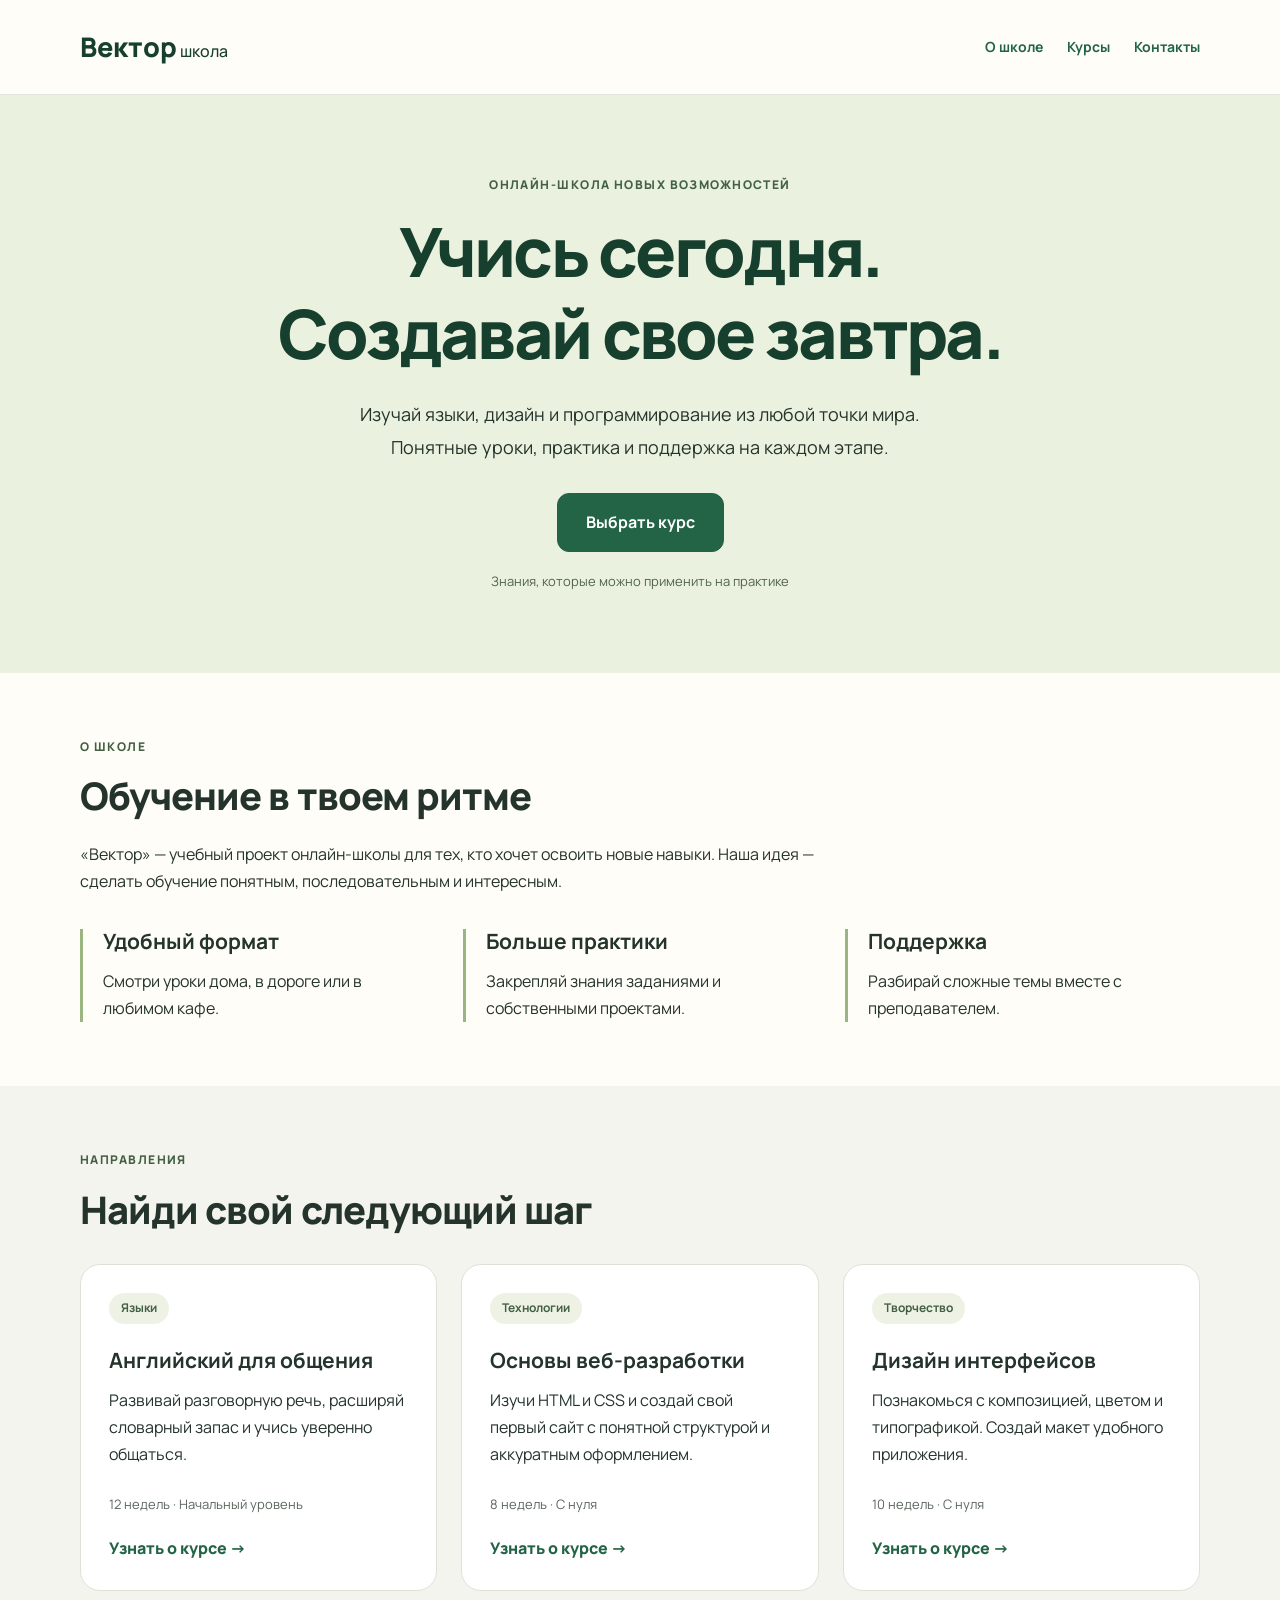
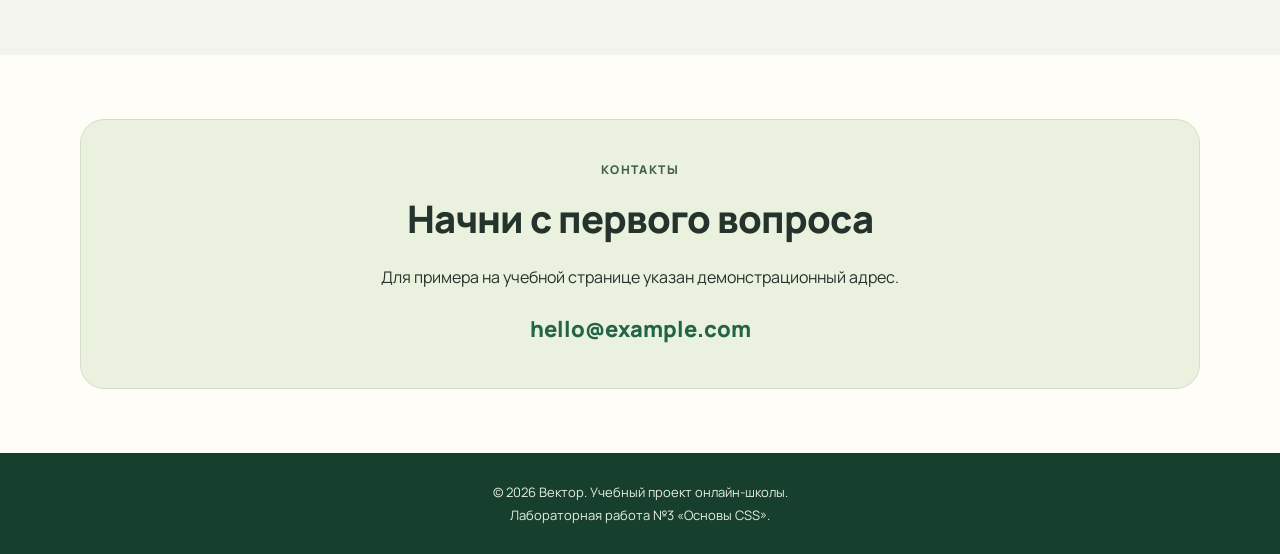
==== index.html @ d17f27e4 "Создать сайт онлайн-школы и добавить CSS" ====
<!doctype html>
<html lang="ru">
  <head>
    <meta charset="utf-8">
    <meta name="viewport" content="width=device-width, initial-scale=1">
    <meta
      name="description"
      content="Вектор — учебный сайт онлайн-школы иностранных языков, дизайна и программирования."
    >
    <title>Вектор — онлайн-школа</title>
    <link rel="stylesheet" href="CSS/normalize.css">
    <link rel="stylesheet" href="CSS/style.css">
  </head>

  <body>
    <header class="site-header">
      <div class="container header-content">
        <a class="logo" href="#home">Вектор<span> школа</span></a>

        <nav aria-label="Основная навигация">
          <ul class="navigation">
            <li><a href="#about">О школе</a></li>
            <li><a href="#courses">Курсы</a></li>
            <li><a href="#contacts">Контакты</a></li>
          </ul>
        </nav>
      </div>
    </header>

    <main>
      <section class="hero" id="home">
        <div class="container">
          <p class="eyebrow">Онлайн-школа новых возможностей</p>
          <h1>Учись сегодня.<br>Создавай свое завтра.</h1>
          <p class="hero-description">
            Изучай языки, дизайн и программирование из любой точки мира.
            Понятные уроки, практика и поддержка на каждом этапе.
          </p>
          <a class="button" href="#courses">Выбрать курс</a>
          <p class="hero-note">Знания, которые можно применить на практике</p>
        </div>
      </section>

      <section class="section" id="about">
        <div class="container">
          <p class="eyebrow">О школе</p>
          <h2>Обучение в твоем ритме</h2>
          <p class="section-description">
            «Вектор» — учебный проект онлайн-школы для тех, кто хочет
            освоить новые навыки. Наша идея — сделать обучение понятным,
            последовательным и интересным.
          </p>

          <div class="advantages">
            <article class="advantage">
              <h3>Удобный формат</h3>
              <p>Смотри уроки дома, в дороге или в любимом кафе.</p>
            </article>

            <article class="advantage">
              <h3>Больше практики</h3>
              <p>Закрепляй знания заданиями и собственными проектами.</p>
            </article>

            <article class="advantage">
              <h3>Поддержка</h3>
              <p>Разбирай сложные темы вместе с преподавателем.</p>
            </article>
          </div>
        </div>
      </section>

      <section class="section courses-section" id="courses">
        <div class="container">
          <p class="eyebrow">Направления</p>
          <h2>Найди свой следующий шаг</h2>

          <div class="course-grid">
            <article class="course-card">
              <span class="tag">Языки</span>
              <h3>Английский для общения</h3>
              <p>
                Развивай разговорную речь, расширяй словарный запас
                и учись уверенно общаться.
              </p>
              <p class="course-duration">12 недель · Начальный уровень</p>
              <a class="course-link" href="#contacts">Узнать о курсе →</a>
            </article>

            <article class="course-card">
              <span class="tag">Технологии</span>
              <h3>Основы веб-разработки</h3>
              <p>
                Изучи HTML и CSS и создай свой первый сайт
                с понятной структурой и аккуратным оформлением.
              </p>
              <p class="course-duration">8 недель · С нуля</p>
              <a class="course-link" href="#contacts">Узнать о курсе →</a>
            </article>

            <article class="course-card">
              <span class="tag">Творчество</span>
              <h3>Дизайн интерфейсов</h3>
              <p>
                Познакомься с композицией, цветом и типографикой.
                Создай макет удобного приложения.
              </p>
              <p class="course-duration">10 недель · С нуля</p>
              <a class="course-link" href="#contacts">Узнать о курсе →</a>
            </article>
          </div>
        </div>
      </section>

      <section class="section" id="contacts">
        <div class="container contact-panel">
          <p class="eyebrow">Контакты</p>
          <h2>Начни с первого вопроса</h2>
          <p>Для примера на учебной странице указан демонстрационный адрес.</p>
          <a class="contact-link" href="mailto:hello@example.com">
            hello@example.com
          </a>
        </div>
      </section>
    </main>

    <footer class="site-footer">
      <div class="container">
        <p>© 2026 Вектор. Учебный проект онлайн-школы.</p>
        <p>Лабораторная работа №3 «Основы CSS».</p>
      </div>
    </footer>
  </body>
</html>
---- CSS/style.css ----
@import url("https://fonts.googleapis.com/css2?family=Manrope:wght@400;500;600;700;800&display=swap");

/* Общие настройки. Цвет и шрифт наследуются дочерними элементами. */
*,
*::before,
*::after {
  box-sizing: border-box;
}

html {
  scroll-behavior: smooth;
}

body {
  margin: 0;
  font-family: "Manrope", sans-serif;
  font-size: 16px;
  font-weight: 400;
  line-height: 1.7;
  color: #24332b;
  background-color: #fffdf8;
}

h1,
h2,
h3,
p {
  margin: 0;
}

h1,
h2,
h3 {
  line-height: 1.2;
}

a {
  color: #236446;
  text-decoration: none;
}

a:hover {
  color: #143d2a;
}

a:focus-visible {
  outline: 3px solid #9c5919;
  outline-offset: 5px;
}

.container {
  width: min(1120px, 90%);
  margin: 0 auto;
}

/* Шапка и навигация. */
.site-header {
  padding: 24px 0;
  background-color: #fffdf8;
  border-bottom: 1px solid #e0e6dc;
}

.header-content {
  display: flex;
  align-items: center;
  justify-content: space-between;
  gap: 24px;
}

.logo {
  font-size: 27px;
  font-weight: 800;
  color: #173f2d;
}

.logo span {
  font-size: 16px;
  font-weight: 500;
}

.navigation {
  display: flex;
  flex-wrap: wrap;
  gap: 24px;
  margin: 0;
  padding: 0;
  list-style: none;
}

.navigation a {
  font-size: 14px;
  font-weight: 700;
}

/* Первый экран. */
.hero {
  padding: 80px 0;
  text-align: center;
  background-color: #eaf1df;
}

.eyebrow {
  margin-bottom: 16px;
  font-size: 12px;
  font-weight: 800;
  letter-spacing: 0.12em;
  text-transform: uppercase;
  color: #436044;
}

h1 {
  font-size: clamp(36px, 6vw, 68px);
  font-weight: 800;
  letter-spacing: -0.04em;
  color: #173f2d;
}

.hero-description {
  max-width: 650px;
  margin: 24px auto 30px;
  font-size: 18px;
  line-height: 1.8;
}

.button {
  display: inline-block;
  padding: 15px 28px;
  font-weight: 700;
  color: #ffffff;
  background-color: #236446;
  border: 1px solid #236446;
  border-radius: 12px;
}

.button:hover {
  color: #ffffff;
  background-color: #173f2d;
  border-color: #173f2d;
}

.hero-note {
  margin-top: 18px;
  font-size: 13px;
  color: #52634e;
}

/* О школе. */
.section {
  padding: 64px 0;
}

h2 {
  margin-bottom: 22px;
  font-size: clamp(28px, 4vw, 38px);
  font-weight: 800;
  letter-spacing: -0.025em;
}

.section-description {
  max-width: 760px;
}

.advantages {
  display: grid;
  grid-template-columns: repeat(3, 1fr);
  gap: 28px;
  margin-top: 34px;
}

.advantage {
  padding-left: 20px;
  border-left: 3px solid #9bb580;
}

h3 {
  margin-bottom: 14px;
  font-size: 21px;
  font-weight: 700;
}

/* Карточки курсов. */
.courses-section {
  background-color: #f3f4ee;
}

.course-grid {
  display: grid;
  grid-template-columns: repeat(3, 1fr);
  gap: 24px;
  margin-top: 32px;
}

.course-card {
  display: flex;
  flex-direction: column;
  align-items: flex-start;
  padding: 28px;
  background-color: #ffffff;
  border: 1px solid #dce3d6;
  border-radius: 20px;
}

.tag {
  display: inline-block;
  margin-bottom: 24px;
  padding: 5px 12px;
  font-size: 12px;
  font-weight: 700;
  color: #436044;
  background-color: #edf2e5;
  border-radius: 20px;
}

.course-duration {
  margin: 24px 0 20px;
  font-size: 13px;
  color: #5b665d;
}

.course-link {
  margin-top: auto;
  font-weight: 800;
}

/* Контакты и подвал. */
.contact-panel {
  padding: 40px;
  text-align: center;
  background-color: #eaf1df;
  border: 1px solid #d4dfc7;
  border-radius: 24px;
}

.contact-link {
  display: inline-block;
  margin-top: 20px;
  font-size: 22px;
  font-weight: 800;
}

.site-footer {
  padding: 28px 0;
  font-size: 13px;
  text-align: center;
  color: #e6eddf;
  background-color: #173f2d;
}

/* Адаптация для узких экранов. */
@media (max-width: 760px) {
  .header-content {
    flex-direction: column;
  }

  .navigation {
    justify-content: center;
    gap: 18px;
  }

  .hero {
    padding: 56px 0;
  }

  .advantages,
  .course-grid {
    grid-template-columns: 1fr;
  }

  .section {
    padding: 44px 0;
  }

  .contact-panel {
    padding: 28px 20px;
  }
}

@media (prefers-reduced-motion: reduce) {
  html {
    scroll-behavior: auto;
  }
}
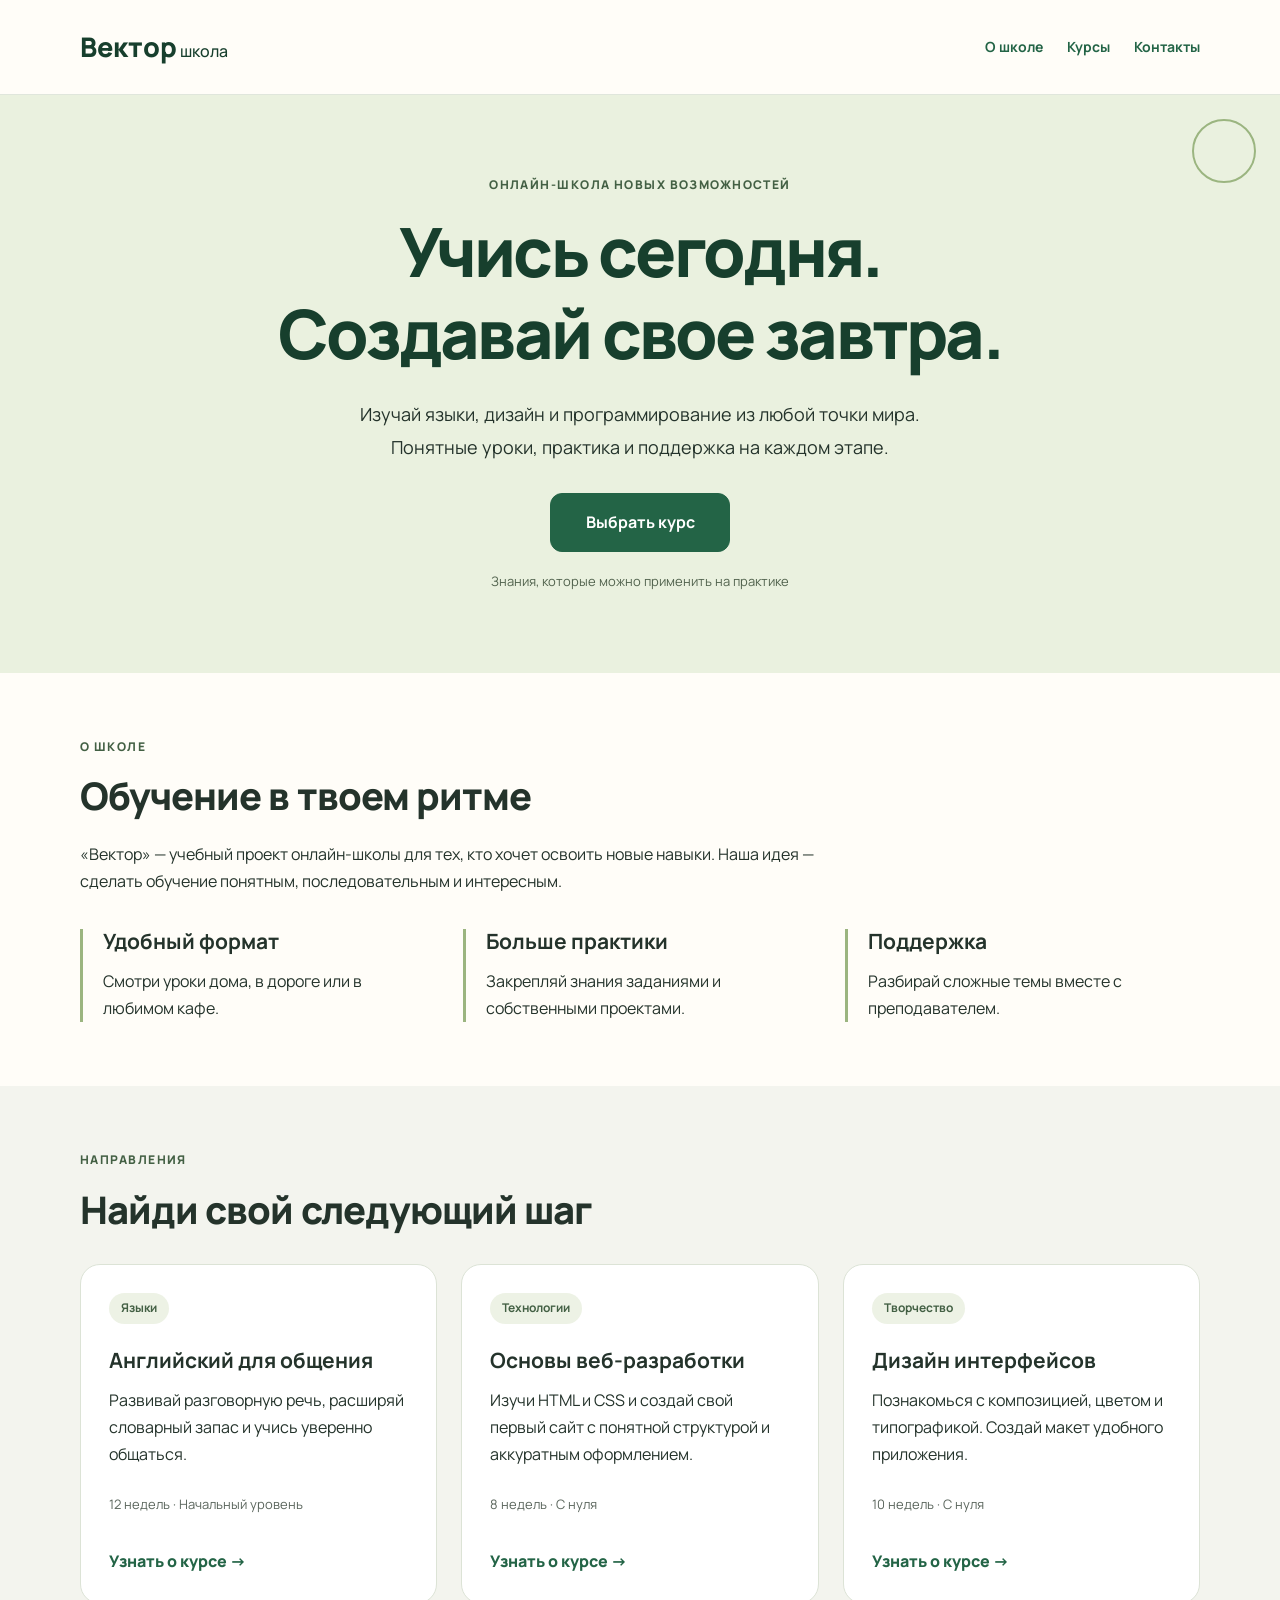
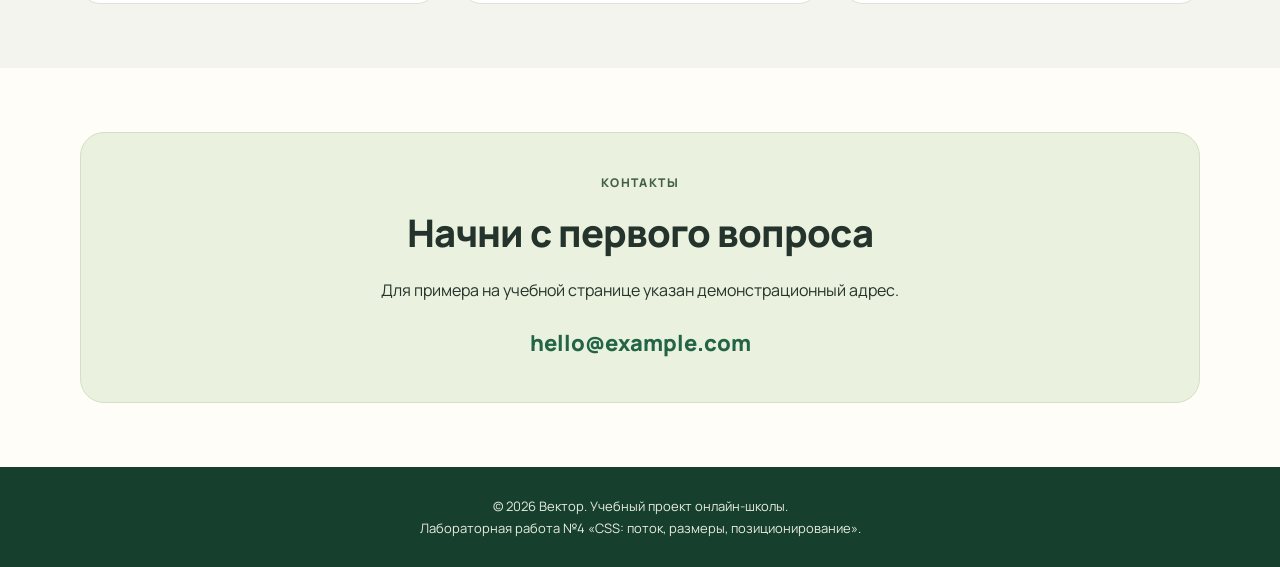
==== commit b95ae292: "Выполнить лабораторную работу 4: размеры и позиционирование" ====
--- a/index.html
+++ b/index.html
@@ -127,7 +127,7 @@
     <footer class="site-footer">
       <div class="container">
         <p>© 2026 Вектор. Учебный проект онлайн-школы.</p>
-        <p>Лабораторная работа №3 «Основы CSS».</p>
+        <p>Лабораторная работа №4 «CSS: поток, размеры, позиционирование».</p>
       </div>
     </footer>
   </body>
--- a/CSS/style.css
+++ b/CSS/style.css
@@ -1,6 +1,5 @@
 @import url("https://fonts.googleapis.com/css2?family=Manrope:wght@400;500;600;700;800&display=swap");
 
-/* Общие настройки. Цвет и шрифт наследуются дочерними элементами. */
 *,
 *::before,
 *::after {
@@ -279,4 +278,41 @@
   html {
     scroll-behavior: auto;
   }
+}
+
+/* Лабораторная работа 4 */
+
+.hero {
+  position: relative;
+  min-height: 480px;
+}
+
+.hero::after {
+  content: "";
+  position: absolute;
+  top: 24px;
+  right: 24px;
+  width: 64px;
+  height: 64px;
+  border: 2px solid #9bb580;
+  border-radius: 50%;
+  pointer-events: none;
+}
+
+.hero .container {
+  position: relative;
+  z-index: 1;
+}
+
+.button {
+  min-width: 180px;
+}
+
+.course-card {
+  min-height: 340px;
+}
+
+.course-card > p:not(.course-duration) {
+  max-height: 160px;
+  overflow: auto;
 }
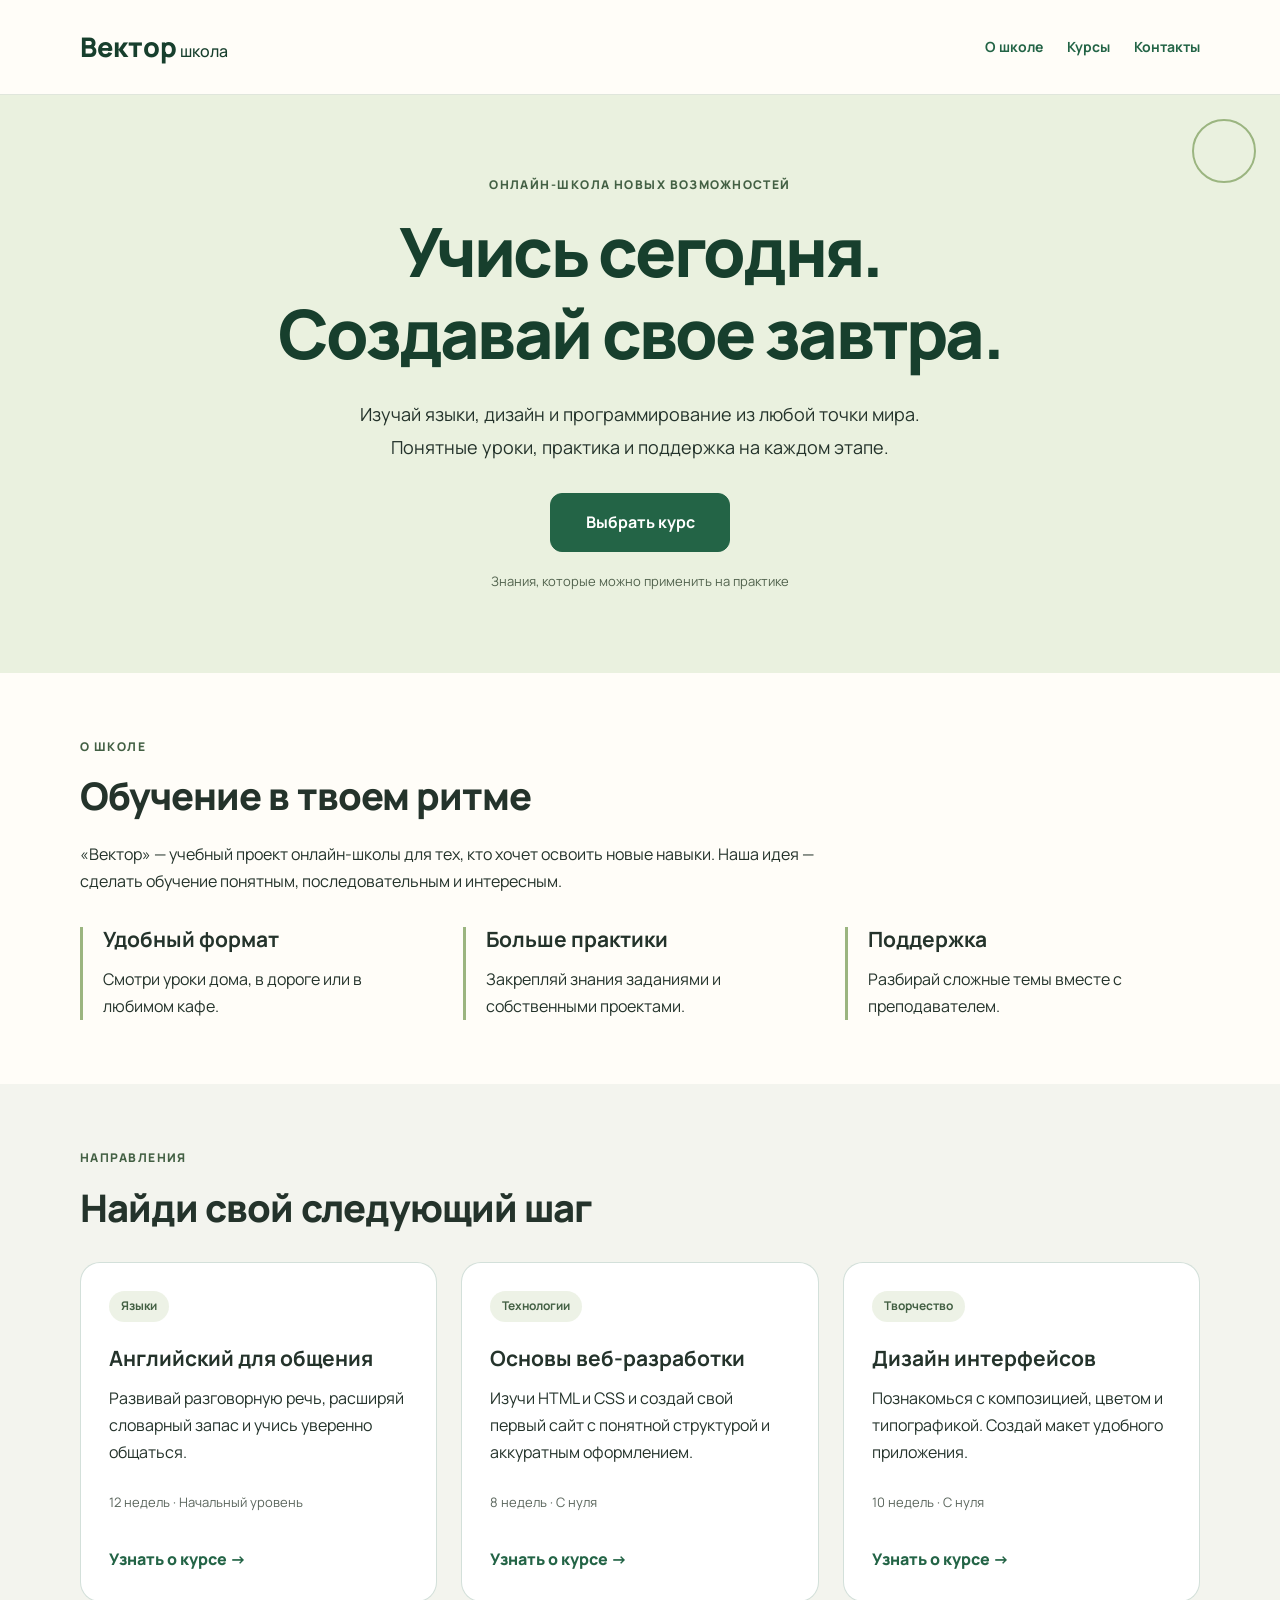
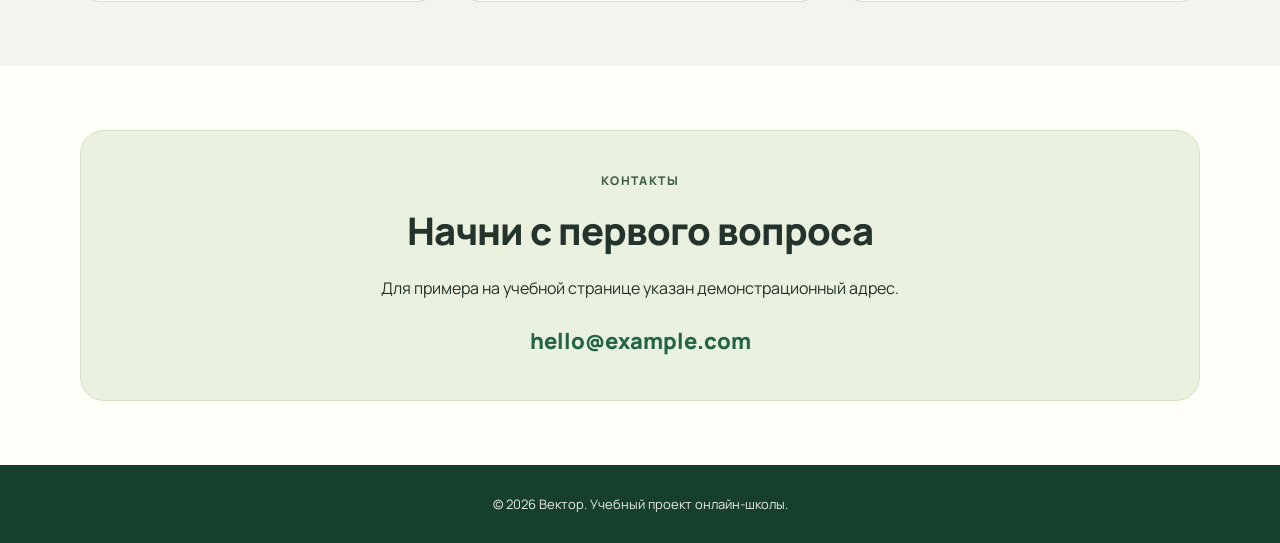
==== commit 1583be2b: "Выполнить лабораторную работу 5: flexbox, цвета и единицы" ====
--- a/index.html
+++ b/index.html
@@ -127,7 +127,6 @@
     <footer class="site-footer">
       <div class="container">
         <p>© 2026 Вектор. Учебный проект онлайн-школы.</p>
-        <p>Лабораторная работа №4 «CSS: поток, размеры, позиционирование».</p>
       </div>
     </footer>
   </body>
--- a/CSS/style.css
+++ b/CSS/style.css
@@ -16,7 +16,7 @@
   font-size: 16px;
   font-weight: 400;
   line-height: 1.7;
-  color: #24332b;
+  color: rgb(36, 51, 43);
   background-color: #fffdf8;
 }
 
@@ -47,8 +47,10 @@
   outline-offset: 5px;
 }
 
+/* лр 5 */
 .container {
-  width: min(1120px, 90%);
+  width: 90%;
+  max-width: 70rem;
   margin: 0 auto;
 }
 
@@ -95,7 +97,7 @@
 .hero {
   padding: 80px 0;
   text-align: center;
-  background-color: #eaf1df;
+  background-color: hsl(83, 39%, 91%);
 }
 
 .eyebrow {
@@ -159,15 +161,20 @@
   max-width: 760px;
 }
 
+/* лр 5 */
 .advantages {
-  display: grid;
-  grid-template-columns: repeat(3, 1fr);
-  gap: 28px;
-  margin-top: 34px;
-}
-
+  display: flex;
+  flex-wrap: wrap;
+  align-items: stretch;
+  gap: 1.75rem;
+  margin-top: 2rem;
+}
+
+/* лр 5 */
 .advantage {
-  padding-left: 20px;
+  flex: 1 1 15rem;
+  min-width: 0;
+  padding-left: 1.25rem;
   border-left: 3px solid #9bb580;
 }
 
@@ -182,21 +189,27 @@
   background-color: #f3f4ee;
 }
 
+/* лр 5 */
 .course-grid {
-  display: grid;
-  grid-template-columns: repeat(3, 1fr);
-  gap: 24px;
-  margin-top: 32px;
-}
-
+  display: flex;
+  flex-wrap: wrap;
+  justify-content: center;
+  align-items: stretch;
+  gap: 1.5rem;
+  margin-top: 2rem;
+}
+
+/* лр 5 */
 .course-card {
   display: flex;
   flex-direction: column;
   align-items: flex-start;
-  padding: 28px;
-  background-color: #ffffff;
-  border: 1px solid #dce3d6;
-  border-radius: 20px;
+  flex: 1 1 18rem;
+  min-width: 0;
+  padding: 1.75rem;
+  background-color: white;
+  border: 1px solid rgba(35, 100, 70, 0.2);
+  border-radius: 1.25rem;
 }
 
 .tag {
@@ -206,7 +219,7 @@
   font-size: 12px;
   font-weight: 700;
   color: #436044;
-  background-color: #edf2e5;
+  background-color: hsla(83, 33%, 92%, 0.9);
   border-radius: 20px;
 }
 
@@ -260,10 +273,16 @@
     padding: 56px 0;
   }
 
-  .advantages,
-  .course-grid {
-    grid-template-columns: 1fr;
-  }
+  /* лр 5 */
+ .advantages,
+.course-grid {
+  flex-direction: column;
+}
+
+.advantage,
+.course-card {
+  flex: 0 1 auto;
+}
 
   .section {
     padding: 44px 0;
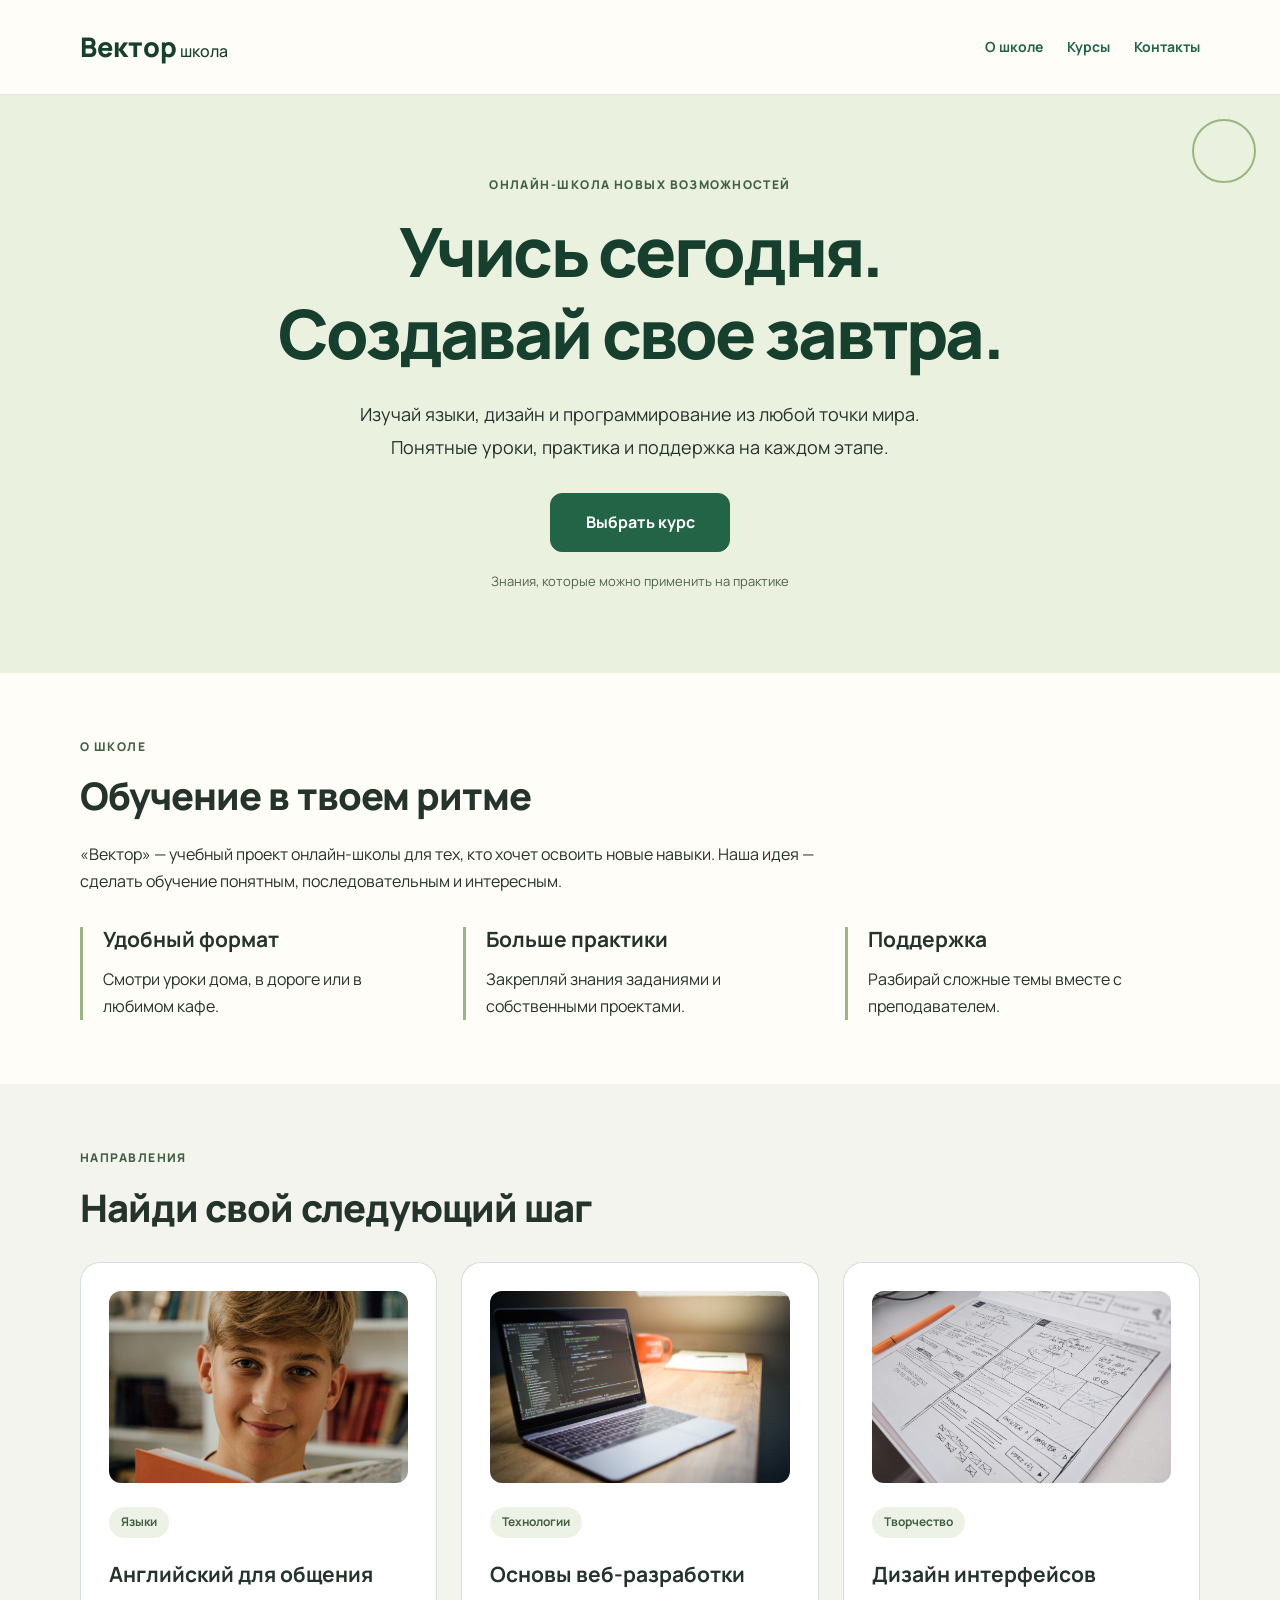
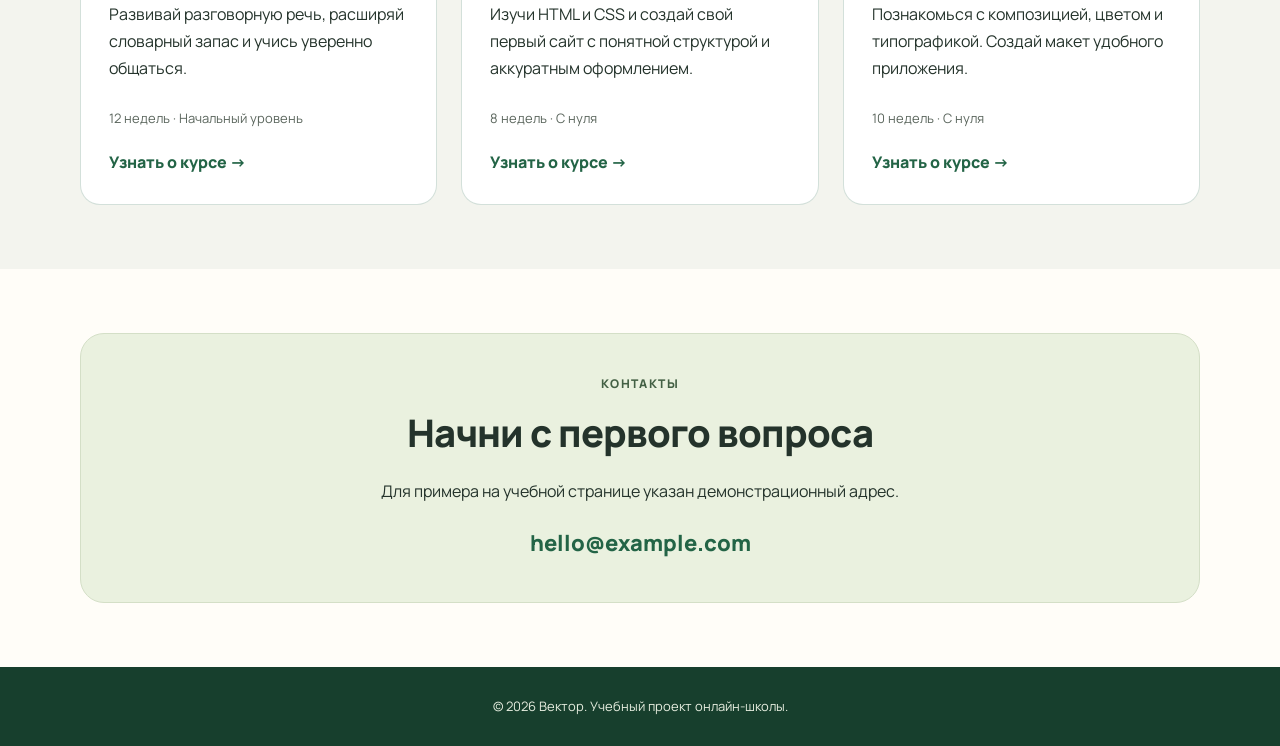
==== commit 51edcc45: "Выполнить лабораторную работу 6: добавить оптимизированные изображения" ====
--- a/index.html
+++ b/index.html
@@ -77,6 +77,12 @@
 
           <div class="course-grid">
             <article class="course-card">
+              <img
+                  class="course-image"
+                    src="images/pexels-shkrabaanthony-5306424.jpg"
+                   alt="Учебные материалы для изучения английского языка"
+                       loading="lazy"
+>
               <span class="tag">Языки</span>
               <h3>Английский для общения</h3>
               <p>
@@ -88,6 +94,14 @@
             </article>
 
             <article class="course-card">
+              <img
+  class="course-image"
+  src="images/pexels-dkomov-34804003.jpg"
+  alt="Ноутбук с открытым редактором кода"
+   width="800"
+  height="533"
+  loading="lazy"
+>
               <span class="tag">Технологии</span>
               <h3>Основы веб-разработки</h3>
               <p>
@@ -99,6 +113,14 @@
             </article>
 
             <article class="course-card">
+              <img
+  class="course-image"
+  src="images/compagnons-4UGmm3WRUoQ-unsplash.jpg"
+  alt="Разработка макета интерфейса на компьютере"
+   width="800"
+  height="533"
+  loading="lazy"
+>
               <span class="tag">Творчество</span>
               <h3>Дизайн интерфейсов</h3>
               <p>
--- a/CSS/style.css
+++ b/CSS/style.css
@@ -334,4 +334,17 @@
 .course-card > p:not(.course-duration) {
   max-height: 160px;
   overflow: auto;
+}
+
+/* Лабораторная работа №6 */
+
+.course-image {
+  display: block;
+  width: 100%;
+  height: 12rem;
+  flex-shrink: 0;
+  margin-bottom: 1.5rem;
+  border-radius: 0.75rem;
+  object-fit: cover;
+  object-position: center;
 }
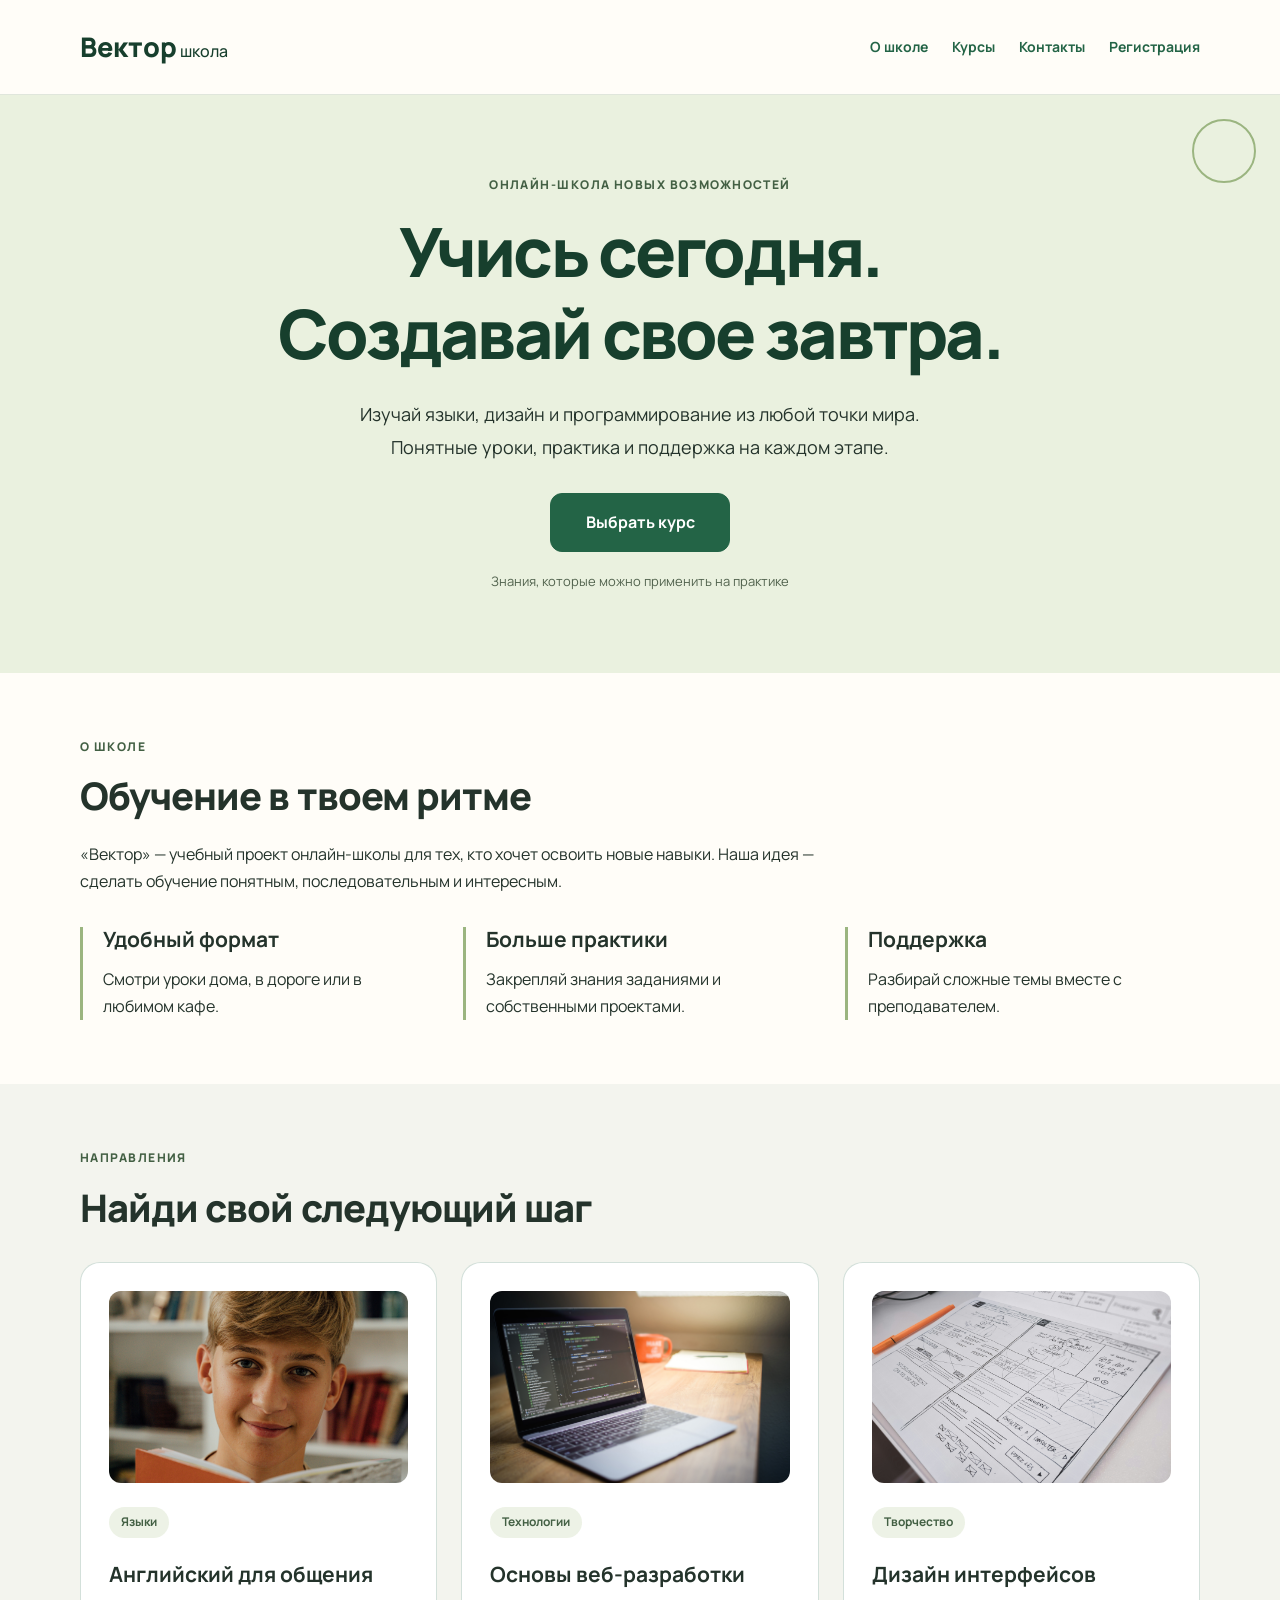
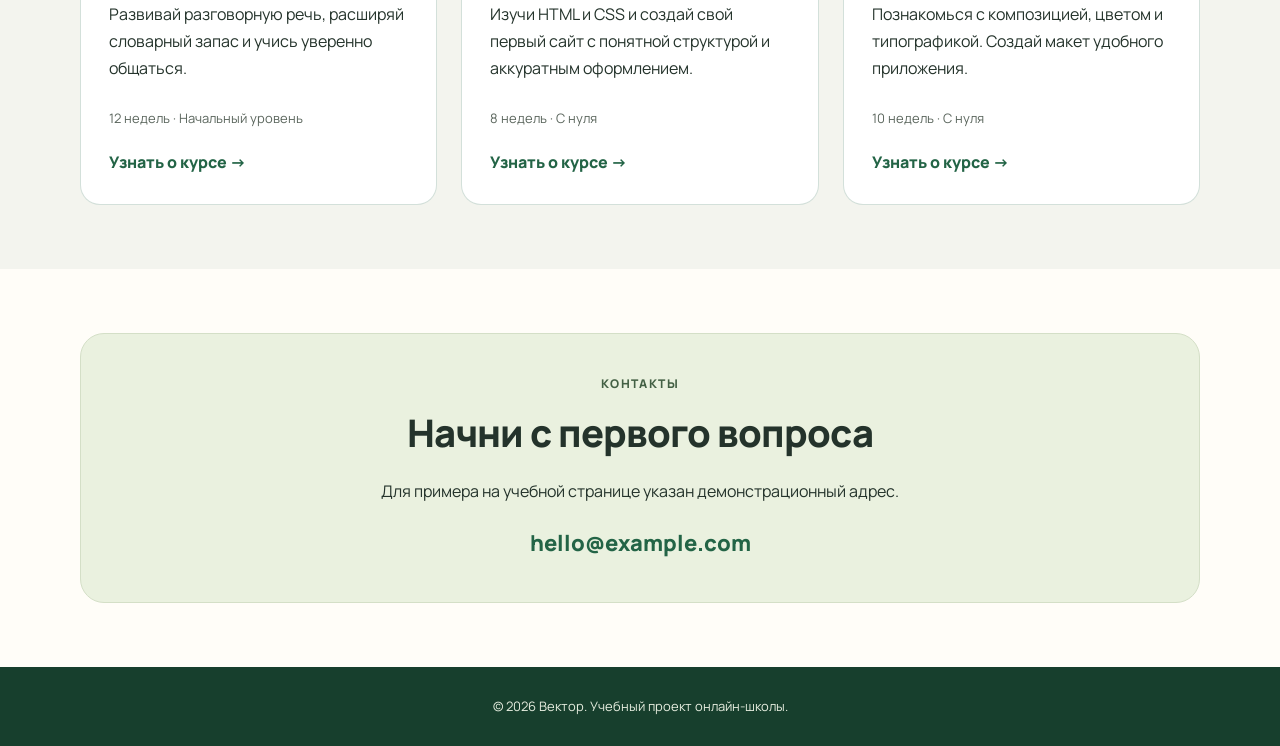
==== commit 83c306df: "Выполнить лабораторную работу 7: ссылки и форма регистрации" ====
--- a/index.html
+++ b/index.html
@@ -22,6 +22,7 @@
             <li><a href="#about">О школе</a></li>
             <li><a href="#courses">Курсы</a></li>
             <li><a href="#contacts">Контакты</a></li>
+            <li><a href="form.html">Регистрация</a></li>
           </ul>
         </nav>
       </div>
--- a/CSS/style.css
+++ b/CSS/style.css
@@ -347,4 +347,183 @@
   border-radius: 0.75rem;
   object-fit: cover;
   object-position: center;
+}
+
+/* Лабораторная работа №7: ссылки и формы. */
+/*подвал*/
+
+.registration-page {
+  display: flex;
+  flex-direction: column;
+  min-height: 100vh;
+}
+/* п */
+.registration-main {
+  flex: 1;
+  padding: 3rem 0;
+}
+
+.registration-container {
+  max-width: 48rem;
+}
+
+.registration-title {
+  margin-bottom: 1rem;
+  font-size: clamp(2rem, 5vw, 3rem);
+}
+
+.registration-intro {
+  margin-bottom: 2rem;
+}
+
+.registration-form {
+  display: flex;
+  flex-direction: column;
+  gap: 1.5rem;
+}
+
+.form-group {
+  display: flex;
+  flex-direction: column;
+  gap: 1.25rem;
+  min-width: 0;
+  margin: 0;
+  padding: 1.5rem;
+  background-color: white;
+  border: 1px solid #dce3d6;
+  border-radius: 1rem;
+}
+
+.form-group legend {
+  padding: 0 0.5rem;
+  font-size: 1.2rem;
+  font-weight: 800;
+  color: #173f2d;
+}
+
+.form-field {
+  display: flex;
+  flex-direction: column;
+  gap: 0.5rem;
+}
+
+.form-field label,
+.contact-times > p:first-child {
+  font-weight: 700;
+}
+
+.form-field input,
+.form-field select {
+  width: 100%;
+  min-width: 0;
+  min-height: 3rem;
+  padding: 0.75rem;
+  font: inherit;
+  color: #24332b;
+  background-color: #fffdf8;
+  border: 1px solid #8a9c8f;
+  border-radius: 0.5rem;
+}
+
+.form-field input::placeholder {
+  color: #66736a;
+  opacity: 1;
+}
+
+.form-field input:focus,
+.form-field select:focus {
+  outline: 2px solid #236446;
+  outline-offset: 2px;
+}
+
+.form-field small,
+.field-hint,
+.form-note {
+  font-size: 0.875rem;
+  color: #52634e;
+}
+
+.checkbox-list {
+  display: flex;
+  flex-wrap: wrap;
+  gap: 1rem;
+  margin-top: 0.75rem;
+}
+
+.checkbox-option {
+  display: inline-flex;
+  align-items: center;
+  gap: 0.5rem;
+  cursor: pointer;
+}
+
+.checkbox-option input {
+  width: 1.125rem;
+  height: 1.125rem;
+  accent-color: #236446;
+}
+
+.checkbox-option input:focus-visible {
+  outline: 2px solid #236446;
+  outline-offset: 3px;
+}
+
+.form-actions {
+  display: flex;
+  flex-wrap: wrap;
+  gap: 1rem;
+}
+
+.form-actions .button {
+  display: inline-flex;
+  align-items: center;
+  justify-content: center;
+  gap: 0.5rem;
+  min-width: 0;
+  font: inherit;
+  font-weight: 700;
+  cursor: pointer;
+}
+
+.button-secondary {
+  color: #236446;
+  background-color: transparent;
+}
+
+.button-secondary:hover {
+  color: white;
+  background-color: #236446;
+}
+
+.form-actions button:focus-visible {
+  outline: 3px solid #9c5919;
+  outline-offset: 3px;
+}
+
+.form-status {
+  color: #173f2d;
+  font-weight: 700;
+}
+
+.navigation a[aria-current="page"] {
+  text-decoration: underline;
+  text-underline-offset: 0.3em;
+}
+
+.navigation a:active {
+  color: #9c5919;
+}
+
+@media (max-width: 480px) {
+  .form-group {
+    padding: 1rem;
+  }
+
+  .form-actions {
+    flex-direction: column;
+  }
+
+  .form-actions .button {
+    width: 100%;
+  }
 }
